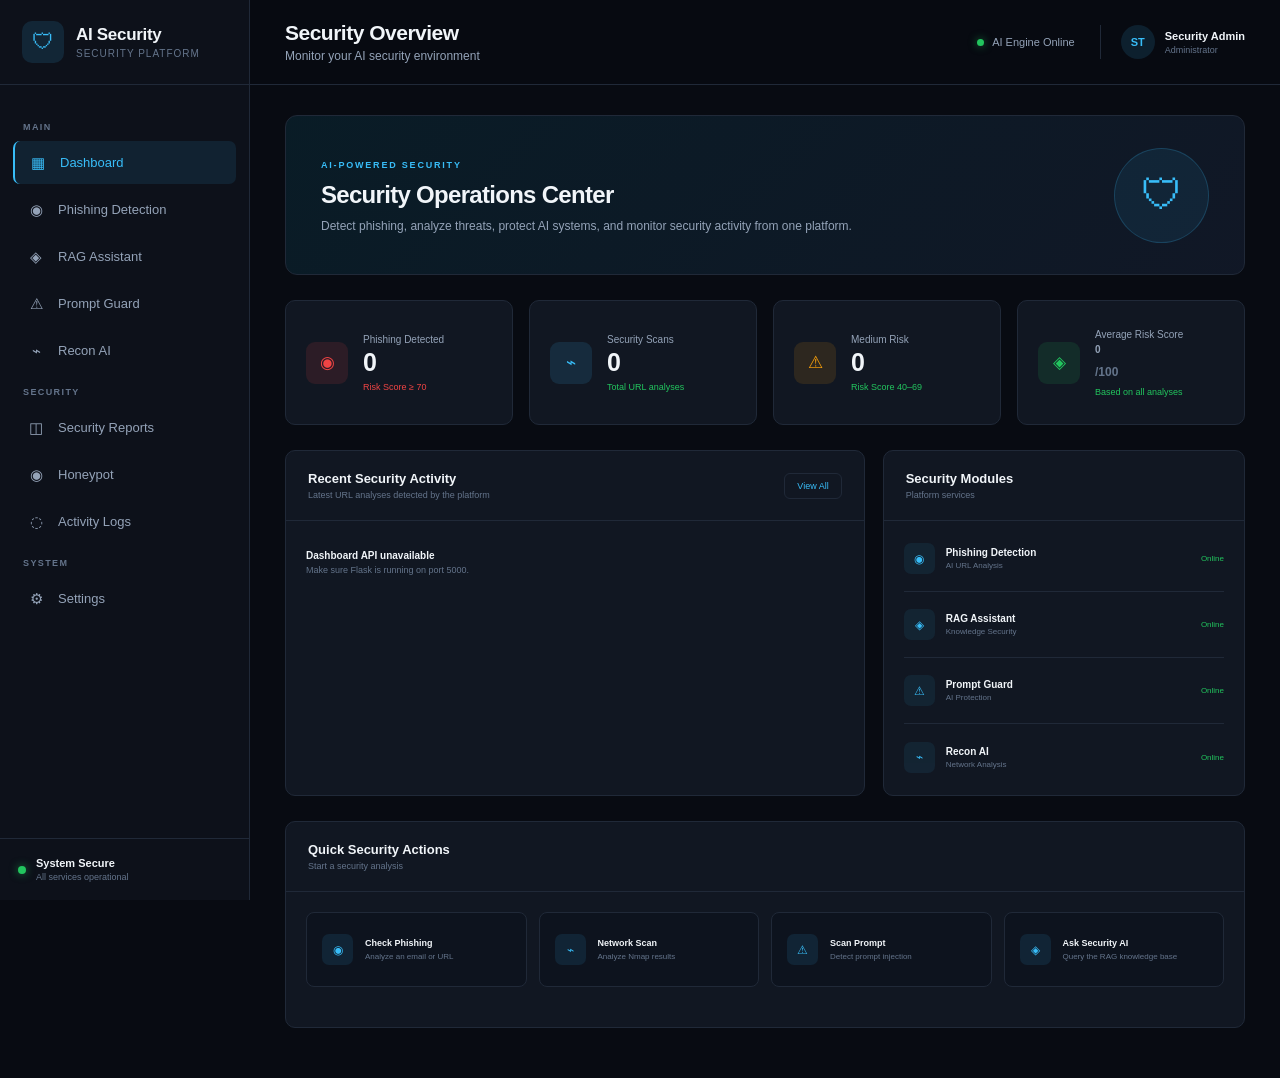
==== frontend/index.html @ a2602619 "Initial commit: AI Security Research project" ====
<!DOCTYPE html>
<html lang="en">

<head>
    <meta charset="UTF-8">
    <meta name="viewport" content="width=device-width, initial-scale=1.0">

    <title>AI Security Platform</title>

    <link rel="stylesheet" href="css/style.css">
</head>


<body>


    <!-- =========================
         SIDEBAR
    ========================== -->

    <aside class="sidebar">

        <div class="brand">

            <div class="brand-icon">
                🛡
            </div>

            <div>
                <h2>AI Security</h2>
                <span>Security Platform</span>
            </div>

        </div>


        <nav class="navigation">

            <p class="nav-title">
                MAIN
            </p>


            <a href="index.html" class="nav-item active">
                <span>▦</span>
                Dashboard
            </a>


            <a href="phishing.html" class="nav-item">
                <span>◉</span>
                Phishing Detection
            </a>


            <a href="#" class="nav-item">
                <span>◈</span>
                RAG Assistant
            </a>


            <a href="#" class="nav-item">
                <span>⚠</span>
                Prompt Guard
            </a>


            <a href="#" class="nav-item">
                <span>⌁</span>
                Recon AI
            </a>


            <p class="nav-title">
                SECURITY
            </p>


            <a href="#" class="nav-item">
                <span>◫</span>
                Security Reports
            </a>


            <a href="#" class="nav-item">
                <span>◉</span>
                Honeypot
            </a>


            <a href="#" class="nav-item">
                <span>◌</span>
                Activity Logs
            </a>


            <p class="nav-title">
                SYSTEM
            </p>


            <a href="#" class="nav-item">
                <span>⚙</span>
                Settings
            </a>

        </nav>


        <div class="sidebar-footer">

            <div class="system-status">

                <span class="status-dot"></span>

                <div>

                    <strong>
                        System Secure
                    </strong>

                    <small>
                        All services operational
                    </small>

                </div>

            </div>

        </div>

    </aside>



    <!-- =========================
         MAIN CONTENT
    ========================== -->

    <main class="main-content">


        <!-- TOP BAR -->

        <header class="topbar">

            <div>

                <h1>
                    Security Overview
                </h1>

                <p>
                    Monitor your AI security environment
                </p>

            </div>


            <div class="topbar-right">

                <div class="api-status">

                    <span class="status-dot"></span>

                    AI Engine Online

                </div>


                <div class="user-profile">

                    <div class="avatar">
                        ST
                    </div>

                    <div>

                        <strong>
                            Security Admin
                        </strong>

                        <small>
                            Administrator
                        </small>

                    </div>

                </div>

            </div>

        </header>



        <!-- =========================
             DASHBOARD
        ========================== -->

        <section class="dashboard">


            <!-- WELCOME -->

            <div class="welcome-card">

                <div>

                    <span class="eyebrow">
                        AI-POWERED SECURITY
                    </span>


                    <h2>
                        Security Operations Center
                    </h2>


                    <p>
                        Detect phishing, analyze threats, protect AI systems,
                        and monitor security activity from one platform.
                    </p>

                </div>


                <div class="shield-large">
                    🛡
                </div>

            </div>



            <!-- =========================
                 LIVE STATISTICS
            ========================== -->

            <div class="stats-grid">


                <!-- PHISHING -->

                <div class="stat-card">

                    <div class="stat-icon phishing-icon">
                        ◉
                    </div>


                    <div>

                        <span>
                            Phishing Detected
                        </span>


                        <h3 id="phishingDetected">
                            0
                        </h3>


                        <small class="danger-text">
                            Risk Score ≥ 70
                        </small>

                    </div>

                </div>



                <!-- TOTAL SCANS -->

                <div class="stat-card">

                    <div class="stat-icon scan-icon">
                        ⌁
                    </div>


                    <div>

                        <span>
                            Security Scans
                        </span>


                        <h3 id="securityScans">
                            0
                        </h3>


                        <small class="success-text">
                            Total URL analyses
                        </small>

                    </div>

                </div>



                <!-- MEDIUM RISK -->

                <div class="stat-card">

                    <div class="stat-icon block-icon">
                        ⚠
                    </div>


                    <div>

                        <span>
                            Medium Risk
                        </span>


                        <h3 id="mediumRisk">
                            0
                        </h3>


                        <small class="success-text">
                            Risk Score 40–69
                        </small>

                    </div>

                </div>



                <!-- AVERAGE SCORE -->

                <div class="stat-card">

                    <div class="stat-icon risk-icon">
                        ◈
                    </div>


                    <div>

                        <span>
                            Average Risk Score
                        </span>


                        <h3>

                            <span id="averageRiskScore">
                                0
                            </span>

                            <span class="score-unit">
                                /100
                            </span>

                        </h3>


                        <small class="success-text">
                            Based on all analyses
                        </small>

                    </div>

                </div>

            </div>



            <!-- =========================
                 MAIN GRID
            ========================== -->

            <div class="content-grid">


                <!-- SECURITY ACTIVITY -->

                <div class="panel activity-panel">


                    <div class="panel-header">

                        <div>

                            <h3>
                                Recent Security Activity
                            </h3>

                            <p>
                                Latest URL analyses detected by the platform
                            </p>

                        </div>


                        <button
                            class="view-button"
                            id="viewAllButton"
                            type="button"
                        >
                            View All
                        </button>

                    </div>



                    <!-- Dynamic activity list -->

                    <div
                        class="activity-list"
                        id="activityList"
                    >

                        <div class="activity-item">

                            <div class="activity-info">

                                <strong>
                                    Loading security activity...
                                </strong>

                                <span>
                                    Fetching data from MySQL
                                </span>

                            </div>

                        </div>

                    </div>

                </div>



                <!-- SECURITY MODULES -->

                <div class="panel modules-panel">


                    <div class="panel-header">

                        <div>

                            <h3>
                                Security Modules
                            </h3>

                            <p>
                                Platform services
                            </p>

                        </div>

                    </div>



                    <div class="module-list">


                        <!-- PHISHING -->

                        <div class="module-item">

                            <div class="module-icon">
                                ◉
                            </div>


                            <div>

                                <strong>
                                    Phishing Detection
                                </strong>

                                <span>
                                    AI URL Analysis
                                </span>

                            </div>


                            <span class="module-status online">
                                Online
                            </span>

                        </div>



                        <!-- RAG -->

                        <div class="module-item">

                            <div class="module-icon">
                                ◈
                            </div>


                            <div>

                                <strong>
                                    RAG Assistant
                                </strong>

                                <span>
                                    Knowledge Security
                                </span>

                            </div>


                            <span class="module-status online">
                                Online
                            </span>

                        </div>



                        <!-- PROMPT GUARD -->

                        <div class="module-item">

                            <div class="module-icon">
                                ⚠
                            </div>


                            <div>

                                <strong>
                                    Prompt Guard
                                </strong>

                                <span>
                                    AI Protection
                                </span>

                            </div>


                            <span class="module-status online">
                                Online
                            </span>

                        </div>



                        <!-- RECON -->

                        <div class="module-item">

                            <div class="module-icon">
                                ⌁
                            </div>


                            <div>

                                <strong>
                                    Recon AI
                                </strong>

                                <span>
                                    Network Analysis
                                </span>

                            </div>


                            <span class="module-status online">
                                Online
                            </span>

                        </div>

                    </div>

                </div>

            </div>



            <!-- =========================
                 QUICK ACTIONS
            ========================== -->

            <div class="panel quick-panel">


                <div class="panel-header">

                    <div>

                        <h3>
                            Quick Security Actions
                        </h3>

                        <p>
                            Start a security analysis
                        </p>

                    </div>

                </div>



                <div class="quick-actions">


                    <button
                        class="quick-action"
                        type="button"
                        onclick="window.location.href='phishing.html'"
                    >

                        <span>
                            ◉
                        </span>

                        <div>

                            <strong>
                                Check Phishing
                            </strong>

                            <small>
                                Analyze an email or URL
                            </small>

                        </div>

                    </button>



                    <button
                        class="quick-action"
                        type="button"
                    >

                        <span>
                            ⌁
                        </span>

                        <div>

                            <strong>
                                Network Scan
                            </strong>

                            <small>
                                Analyze Nmap results
                            </small>

                        </div>

                    </button>



                    <button
                        class="quick-action"
                        type="button"
                    >

                        <span>
                            ⚠
                        </span>

                        <div>

                            <strong>
                                Scan Prompt
                            </strong>

                            <small>
                                Detect prompt injection
                            </small>

                        </div>

                    </button>



                    <button
                        class="quick-action"
                        type="button"
                    >

                        <span>
                            ◈
                        </span>

                        <div>

                            <strong>
                                Ask Security AI
                            </strong>

                            <small>
                                Query the RAG knowledge base
                            </small>

                        </div>

                    </button>

                </div>

            </div>

        </section>

    </main>



    <!-- Dashboard JavaScript -->

    <script src="js/app.js"></script>

    <script>

        async function loadDashboardStats() {

            try {

                const response = await fetch(
                    "http://127.0.0.1:5000/api/dashboard/stats"
                );


                if (!response.ok) {

                    throw new Error(
                        "Unable to load dashboard statistics"
                    );

                }


                const data = await response.json();


                // ---------------------------------
                // Calculate average risk score
                // ---------------------------------

                let averageRiskScore = 0;


                if (data.recent_analyses &&
                    data.recent_analyses.length > 0) {

                    const totalRisk =
                        data.recent_analyses.reduce(
                            (sum, item) =>
                                sum + item.risk_score,
                            0
                        );

                    averageRiskScore =
                        Math.round(
                            totalRisk /
                            data.recent_analyses.length
                        );
                }


                // ---------------------------------
                // Update statistics
                // ---------------------------------

                document.getElementById(
                    "phishingDetected"
                ).textContent = data.high_risk;


                document.getElementById(
                    "securityScans"
                ).textContent = data.total;


                document.getElementById(
                    "mediumRisk"
                ).textContent = data.medium_risk;


                document.getElementById(
                    "averageRiskScore"
                ).textContent = averageRiskScore;


                // ---------------------------------
                // Recent activity
                // ---------------------------------

                const activityList =
                    document.getElementById(
                        "activityList"
                    );


                activityList.innerHTML = "";


                if (!data.recent_analyses ||
                    data.recent_analyses.length === 0) {

                    activityList.innerHTML = `
                        <div class="activity-item">

                            <div class="activity-info">

                                <strong>
                                    No security activity yet
                                </strong>

                                <span>
                                    Analyze a URL to create an activity record.
                                </span>

                            </div>

                        </div>
                    `;

                    return;
                }


                data.recent_analyses.forEach(
                    function (item) {

                        let riskClass = "low";
                        let riskLabel = "LOW";

                        if (item.risk_score >= 70) {

                            riskClass = "high";
                            riskLabel = "HIGH";

                        } else if (item.risk_score >= 40) {

                            riskClass = "medium";
                            riskLabel = "MEDIUM";
                        }


                        const activityItem =
                            document.createElement("div");


                        activityItem.className =
                            "activity-item";


                        activityItem.innerHTML = `

                            <div class="activity-icon ${riskClass}">
                                ${item.risk_score >= 70 ? "◉" : "⚠"}
                            </div>


                            <div class="activity-info">

                                <strong>
                                    URL Security Analysis
                                </strong>

                                <span>
                                    ${item.url}
                                </span>

                            </div>


                            <span class="badge ${riskClass}">
                                ${riskLabel}
                            </span>


                            <time>
                                ${new Date(item.created_at).toLocaleString()}
                            </time>

                        `;


                        activityList.appendChild(
                            activityItem
                        );

                    }
                );


            } catch (error) {

                console.error(
                    "Dashboard error:",
                    error
                );


                document.getElementById(
                    "activityList"
                ).innerHTML = `

                    <div class="activity-item">

                        <div class="activity-info">

                            <strong>
                                Dashboard API unavailable
                            </strong>

                            <span>
                                Make sure Flask is running on port 5000.
                            </span>

                        </div>

                    </div>

                `;

            }

        }


        // Load dashboard when page opens

        loadDashboardStats();

    </script>


</body>

</html>
---- frontend/css/style.css ----
/* ================================
   AI SECURITY PLATFORM
   Global Styles
================================ */

* {
    margin: 0;
    padding: 0;
    box-sizing: border-box;
}

:root {
    --bg-main: #080b12;
    --bg-sidebar: #0d111a;
    --bg-card: #111722;
    --bg-card-hover: #151d2b;

    --border: #202938;

    --text-primary: #f1f5f9;
    --text-secondary: #94a3b8;
    --text-muted: #64748b;

    --accent: #38bdf8;
    --accent-dark: #0284c7;

    --danger: #ef4444;
    --warning: #f59e0b;
    --success: #22c55e;

    --sidebar-width: 250px;
}


/* ================================
   BODY
================================ */

body {
    font-family:
        Inter,
        "Segoe UI",
        Roboto,
        Arial,
        sans-serif;

    background: var(--bg-main);
    color: var(--text-primary);

    min-height: 100vh;
}


/* ================================
   SIDEBAR
================================ */

.sidebar {
    position: fixed;

    left: 0;
    top: 0;
    bottom: 0;

    width: var(--sidebar-width);

    background: var(--bg-sidebar);

    border-right: 1px solid var(--border);

    display: flex;
    flex-direction: column;

    z-index: 100;
}


/* Brand */

.brand {
    height: 85px;

    display: flex;
    align-items: center;

    gap: 12px;

    padding: 0 22px;

    border-bottom: 1px solid var(--border);
}

.brand-icon {
    width: 42px;
    height: 42px;

    display: flex;
    align-items: center;
    justify-content: center;

    border-radius: 10px;

    background: rgba(56, 189, 248, 0.12);

    color: var(--accent);

    font-size: 22px;
}

.brand h2 {
    font-size: 17px;
    font-weight: 700;

    letter-spacing: -0.3px;
}

.brand span {
    display: block;

    margin-top: 3px;

    font-size: 10px;

    color: var(--text-muted);

    text-transform: uppercase;

    letter-spacing: 1px;
}


/* Navigation */

.navigation {
    padding: 22px 13px;

    overflow-y: auto;
}

.nav-title {
    margin: 15px 10px 9px;

    font-size: 9px;

    color: var(--text-muted);

    font-weight: 700;

    letter-spacing: 1.4px;
}

.nav-item {
    height: 43px;

    display: flex;
    align-items: center;

    gap: 12px;

    padding: 0 13px;

    margin-bottom: 4px;

    border-radius: 7px;

    color: var(--text-secondary);

    text-decoration: none;

    font-size: 13px;

    transition:
        background 0.2s ease,
        color 0.2s ease;
}

.nav-item span {
    width: 20px;

    text-align: center;

    font-size: 15px;
}

.nav-item:hover {
    background: var(--bg-card-hover);

    color: var(--text-primary);
}

.nav-item.active {
    background: rgba(56, 189, 248, 0.10);

    color: var(--accent);

    border-left: 2px solid var(--accent);
}


/* Sidebar Footer */

.sidebar-footer {
    margin-top: auto;

    padding: 18px;

    border-top: 1px solid var(--border);
}

.system-status {
    display: flex;
    align-items: center;

    gap: 10px;
}

.status-dot {
    width: 8px;
    height: 8px;

    border-radius: 50%;

    background: var(--success);

    box-shadow: 0 0 8px rgba(34, 197, 94, 0.6);
}

.system-status strong {
    display: block;

    font-size: 11px;
}

.system-status small {
    display: block;

    margin-top: 3px;

    color: var(--text-muted);

    font-size: 9px;
}


/* ================================
   MAIN CONTENT
================================ */

.main-content {
    margin-left: var(--sidebar-width);

    min-height: 100vh;
}


/* ================================
   TOPBAR
================================ */

.topbar {
    height: 85px;

    padding: 0 35px;

    display: flex;
    align-items: center;
    justify-content: space-between;

    border-bottom: 1px solid var(--border);

    background: rgba(8, 11, 18, 0.85);

    backdrop-filter: blur(10px);
}

.topbar h1 {
    font-size: 21px;

    font-weight: 700;

    letter-spacing: -0.5px;
}

.topbar p {
    margin-top: 4px;

    font-size: 12px;

    color: var(--text-secondary);
}

.topbar-right {
    display: flex;
    align-items: center;

    gap: 25px;
}


/* AI status */

.api-status {
    display: flex;
    align-items: center;

    gap: 8px;

    font-size: 11px;

    color: var(--text-secondary);
}

.api-status .status-dot {
    width: 7px;
    height: 7px;
}


/* User */

.user-profile {
    display: flex;
    align-items: center;

    gap: 10px;

    padding-left: 20px;

    border-left: 1px solid var(--border);
}

.avatar {
    width: 34px;
    height: 34px;

    display: flex;
    align-items: center;
    justify-content: center;

    border-radius: 50%;

    background: rgba(56, 189, 248, 0.12);

    color: var(--accent);

    font-size: 11px;

    font-weight: 700;
}

.user-profile strong {
    display: block;

    font-size: 11px;
}

.user-profile small {
    display: block;

    margin-top: 3px;

    color: var(--text-muted);

    font-size: 9px;
}


/* ================================
   DASHBOARD
================================ */

.dashboard {
    padding: 30px 35px 50px;
}


/* ================================
   WELCOME CARD
================================ */

.welcome-card {
    min-height: 160px;

    display: flex;
    align-items: center;
    justify-content: space-between;

    padding: 30px 35px;

    margin-bottom: 25px;

    border: 1px solid var(--border);

    border-radius: 12px;

    background:
        linear-gradient(
            135deg,
            rgba(14, 116, 144, 0.16),
            rgba(17, 24, 39, 0.95)
        );
}

.eyebrow {
    font-size: 9px;

    font-weight: 700;

    color: var(--accent);

    letter-spacing: 1.8px;
}

.welcome-card h2 {
    margin-top: 9px;

    font-size: 24px;

    letter-spacing: -0.7px;
}

.welcome-card p {
    max-width: 620px;

    margin-top: 8px;

    color: var(--text-secondary);

    font-size: 12px;

    line-height: 1.6;
}

.shield-large {
    width: 95px;
    height: 95px;

    display: flex;
    align-items: center;
    justify-content: center;

    border-radius: 50%;

    background: rgba(56, 189, 248, 0.08);

    border: 1px solid rgba(56, 189, 248, 0.20);

    color: var(--accent);

    font-size: 42px;
}


/* ================================
   STATISTICS
================================ */

.stats-grid {
    display: grid;

    grid-template-columns:
        repeat(4, 1fr);

    gap: 16px;

    margin-bottom: 25px;
}

.stat-card {
    min-height: 125px;

    display: flex;
    align-items: center;

    gap: 15px;

    padding: 20px;

    background: var(--bg-card);

    border: 1px solid var(--border);

    border-radius: 10px;

    transition:
        transform 0.2s ease,
        background 0.2s ease;
}

.stat-card:hover {
    transform: translateY(-2px);

    background: var(--bg-card-hover);
}

.stat-icon {
    width: 42px;
    height: 42px;

    flex-shrink: 0;

    display: flex;
    align-items: center;
    justify-content: center;

    border-radius: 9px;

    font-size: 17px;
}

.phishing-icon {
    background: rgba(239, 68, 68, 0.12);
    color: var(--danger);
}

.scan-icon {
    background: rgba(56, 189, 248, 0.12);
    color: var(--accent);
}

.block-icon {
    background: rgba(245, 158, 11, 0.12);
    color: var(--warning);
}

.risk-icon {
    background: rgba(34, 197, 94, 0.12);
    color: var(--success);
}

.stat-card span {
    display: block;

    color: var(--text-secondary);

    font-size: 10px;
}

.stat-card h3 {
    margin-top: 5px;

    font-size: 25px;

    line-height: 1;
}

.score-unit {
    display: inline !important;

    font-size: 12px !important;

    color: var(--text-muted) !important;
}

.stat-card small {
    display: block;

    margin-top: 7px;

    font-size: 9px;
}

.danger-text {
    color: var(--danger);
}

.success-text {
    color: var(--success);
}


/* ================================
   CONTENT GRID
================================ */

.content-grid {
    display: grid;

    grid-template-columns:
        1.6fr 1fr;

    gap: 18px;

    margin-bottom: 25px;
}


/* ================================
   PANELS
================================ */

.panel {
    background: var(--bg-card);

    border: 1px solid var(--border);

    border-radius: 10px;

    overflow: hidden;
}

.panel-header {
    display: flex;

    align-items: center;

    justify-content: space-between;

    padding: 20px 22px;

    border-bottom: 1px solid var(--border);
}

.panel-header h3 {
    font-size: 13px;
}

.panel-header p {
    margin-top: 4px;

    color: var(--text-muted);

    font-size: 9px;
}

.view-button {
    padding: 7px 12px;

    background: transparent;

    color: var(--accent);

    border: 1px solid var(--border);

    border-radius: 6px;

    font-size: 9px;

    cursor: pointer;
}

.view-button:hover {
    background: rgba(56, 189, 248, 0.08);
}


/* ================================
   ACTIVITY
================================ */

.activity-list {
    padding: 5px 20px;
}

.activity-item {
    min-height: 72px;

    display: flex;
    align-items: center;

    gap: 13px;

    border-bottom: 1px solid var(--border);
}

.activity-item:last-child {
    border-bottom: none;
}

.activity-icon {
    width: 32px;
    height: 32px;

    flex-shrink: 0;

    display: flex;
    align-items: center;
    justify-content: center;

    border-radius: 7px;

    font-size: 12px;
}

.activity-icon.danger {
    background: rgba(239, 68, 68, 0.10);
    color: var(--danger);
}

.activity-icon.warning {
    background: rgba(245, 158, 11, 0.10);
    color: var(--warning);
}

.activity-icon.info {
    background: rgba(56, 189, 248, 0.10);
    color: var(--accent);
}

.activity-icon.success {
    background: rgba(34, 197, 94, 0.10);
    color: var(--success);
}

.activity-info {
    flex: 1;
}

.activity-info strong {
    display: block;

    font-size: 10px;
}

.activity-info span {
    display: block;

    margin-top: 4px;

    color: var(--text-muted);

    font-size: 9px;
}

.activity-item time {
    color: var(--text-muted);

    font-size: 8px;

    white-space: nowrap;
}


/* Badges */

.badge {
    padding: 4px 7px;

    border-radius: 4px;

    font-size: 7px;

    font-weight: 700;

    letter-spacing: 0.5px;
}

.badge.high {
    background: rgba(239, 68, 68, 0.10);
    color: var(--danger);
}

.badge.medium {
    background: rgba(245, 158, 11, 0.10);
    color: var(--warning);
}

.badge.low {
    background: rgba(34, 197, 94, 0.10);
    color: var(--success);
}


/* ================================
   SECURITY MODULES
================================ */

.module-list {
    padding: 5px 20px;
}

.module-item {
    min-height: 66px;

    display: flex;
    align-items: center;

    gap: 11px;

    border-bottom: 1px solid var(--border);
}

.module-item:last-child {
    border-bottom: none;
}

.module-icon {
    width: 31px;
    height: 31px;

    display: flex;
    align-items: center;
    justify-content: center;

    border-radius: 7px;

    background: rgba(56, 189, 248, 0.08);

    color: var(--accent);

    font-size: 12px;
}

.module-item > div:nth-child(2) {
    flex: 1;
}

.module-item strong {
    display: block;

    font-size: 10px;
}

.module-item span:not(.module-status) {
    display: block;

    margin-top: 3px;

    color: var(--text-muted);

    font-size: 8px;
}

.module-status {
    font-size: 8px;

    color: var(--success);
}


/* ================================
   QUICK ACTIONS
================================ */

.quick-panel {
    padding-bottom: 20px;
}

.quick-actions {
    display: grid;

    grid-template-columns:
        repeat(4, 1fr);

    gap: 12px;

    padding: 20px;
}

.quick-action {
    min-height: 75px;

    display: flex;
    align-items: center;

    gap: 12px;

    padding: 15px;

    background: #0d131e;

    border: 1px solid var(--border);

    border-radius: 8px;

    text-align: left;

    color: var(--text-primary);

    cursor: pointer;

    transition:
        border-color 0.2s ease,
        background 0.2s ease;
}

.quick-action:hover {
    background: var(--bg-card-hover);

    border-color: rgba(56, 189, 248, 0.35);
}

.quick-action > span {
    width: 31px;
    height: 31px;

    display: flex;
    align-items: center;
    justify-content: center;

    flex-shrink: 0;

    border-radius: 7px;

    background: rgba(56, 189, 248, 0.10);

    color: var(--accent);

    font-size: 12px;
}

.quick-action strong {
    display: block;

    font-size: 9px;
}

.quick-action small {
    display: block;

    margin-top: 4px;

    color: var(--text-muted);

    font-size: 8px;
}


/* ================================
   SCROLLBAR
================================ */

::-webkit-scrollbar {
    width: 6px;
}

::-webkit-scrollbar-track {
    background: var(--bg-main);
}

::-webkit-scrollbar-thumb {
    background: #293445;

    border-radius: 10px;
}


/* ================================
   RESPONSIVE
================================ */

@media (max-width: 1100px) {

    .stats-grid {
        grid-template-columns:
            repeat(2, 1fr);
    }

    .content-grid {
        grid-template-columns: 1fr;
    }

    .quick-actions {
        grid-template-columns:
            repeat(2, 1fr);
    }
}


@media (max-width: 750px) {

    :root {
        --sidebar-width: 0px;
    }

    .sidebar {
        display: none;
    }

    .main-content {
        margin-left: 0;
    }

    .topbar {
        padding: 0 20px;
    }

    .topbar-right {
        display: none;
    }

    .dashboard {
        padding: 20px;
    }

    .welcome-card {
        padding: 25px;
    }

    .shield-large {
        display: none;
    }

    .stats-grid {
        grid-template-columns: 1fr;
    }

    .quick-actions {
        grid-template-columns: 1fr;
    }
}

/* =========================================
   PHISHING DETECTION PAGE
   ========================================= */

.page-content {
    padding: 28px;
}

.detection-panel {
    margin-bottom: 24px;
}

.input-section {
    margin-top: 25px;
}

.input-section label {
    display: block;
    margin-bottom: 10px;
    font-size: 14px;
    font-weight: 600;
}

.url-input-wrapper {
    display: flex;
    gap: 12px;
    width: 100%;
}

.url-input-wrapper input {
    flex: 1;
    padding: 14px 16px;
    border: 1px solid var(--border-color);
    border-radius: 8px;
    background: var(--bg-secondary);
    color: var(--text-primary);
    font-size: 15px;
    outline: none;
}

.url-input-wrapper input:focus {
    border-color: #00a8ff;
}

.url-input-wrapper button {
    padding: 14px 22px;
    border: none;
    border-radius: 8px;
    background: #008fd3;
    color: white;
    font-size: 14px;
    font-weight: 600;
    cursor: pointer;
}

.url-input-wrapper button:hover {
    opacity: 0.9;
}

.input-help {
    display: block;
    margin-top: 9px;
    font-size: 12px;
    color: var(--text-muted);
}


/* Analysis Result */

.result-container {
    margin-top: 28px;
    padding: 24px;
    border: 1px solid var(--border-color);
    border-radius: 10px;
    background: var(--bg-secondary);
}

.result-container.hidden {
    display: none;
}

.result-header {
    display: flex;
    justify-content: space-between;
    align-items: center;
    gap: 20px;
}

.result-label {
    font-size: 12px;
    color: var(--text-muted);
    text-transform: uppercase;
}

.result-header h2 {
    margin-top: 6px;
    font-size: 24px;
}

.risk-badge {
    padding: 8px 14px;
    border-radius: 20px;
    background: rgba(0, 168, 255, 0.12);
    color: #00a8ff;
    font-size: 12px;
    font-weight: 700;
}

.result-details {
    display: grid;
    grid-template-columns: 1fr 1fr;
    gap: 18px;
    margin-top: 25px;
}

.risk-score,
.confidence {
    padding: 18px;
    border: 1px solid var(--border-color);
    border-radius: 8px;
}

.risk-score span,
.confidence span {
    display: block;
    color: var(--text-muted);
    font-size: 13px;
    margin-bottom: 8px;
}

.risk-score strong,
.confidence strong {
    font-size: 30px;
}

.risk-score small {
    color: var(--text-muted);
}


/* AI Explanation */

.explanation {
    margin-top: 22px;
    padding-top: 20px;
    border-top: 1px solid var(--border-color);
}

.explanation h3 {
    margin-bottom: 10px;
}

.explanation p {
    color: var(--text-secondary);
    line-height: 1.7;
}


/* Information Cards */

.module-grid {
    display: grid;
    grid-template-columns: repeat(4, 1fr);
    gap: 18px;
}

.module-card {
    padding: 22px;
    border: 1px solid var(--border-color);
    border-radius: 10px;
    background: var(--bg-secondary);
}

.module-card-icon {
    font-size: 24px;
    margin-bottom: 15px;
}

.module-card h3 {
    margin-bottom: 10px;
}

.module-card p {
    color: var(--text-muted);
    font-size: 13px;
    line-height: 1.6;
}


/* Responsive */

@media (max-width: 900px) {

    .module-grid {
        grid-template-columns: repeat(2, 1fr);
    }

    .result-details {
        grid-template-columns: 1fr;
    }
}

@media (max-width: 600px) {

    .url-input-wrapper {
        flex-direction: column;
    }

    .module-grid {
        grid-template-columns: 1fr;
    }

    .result-header {
        flex-direction: column;
        align-items: flex-start;
    }
}

/* ==========================================
   RAG ASSISTANT
   ========================================== */

.input-section {
    margin-top: 25px;
}

.input-section label {
    display: block;
    margin-bottom: 10px;
    font-weight: 600;
    color: #e8eef8;
}

#ragQuestion {
    width: 100%;
    min-height: 140px;
    padding: 16px 18px;
    box-sizing: border-box;

    background: #0b1220;
    border: 1px solid #26354d;
    border-radius: 10px;

    color: #e8eef8;
    font-family: inherit;
    font-size: 15px;
    line-height: 1.6;

    resize: vertical;
    outline: none;

    transition: border-color 0.2s ease,
                box-shadow 0.2s ease;
}

#ragQuestion::placeholder {
    color: #64748b;
}

#ragQuestion:focus {
    border-color: #2da8ff;
    box-shadow: 0 0 0 3px rgba(45, 168, 255, 0.10);
}

#askRagButton {
    margin-top: 15px;
    padding: 12px 22px;

    border: none;
    border-radius: 8px;

    background: #1683c7;
    color: #ffffff;

    font-family: inherit;
    font-size: 14px;
    font-weight: 600;

    cursor: pointer;

    transition: background 0.2s ease,
                transform 0.2s ease;
}

#askRagButton:hover {
    background: #1b94df;
    transform: translateY(-1px);
}

#askRagButton:disabled {
    opacity: 0.65;
    cursor: not-allowed;
    transform: none;
}

.input-help {
    display: block;
    margin-top: 10px;
    color: #71829c;
    font-size: 13px;
}


/* ==========================================
   RAG ANSWER
   ========================================== */

#ragAnswer {
    margin: 0;

    color: #a9c4e5;
    font-size: 15px;
    line-height: 1.8;

    white-space: pre-line;
    overflow-wrap: anywhere;
}

.explanation {
    margin-top: 25px;
}


/* ==========================================
   RETRIEVED SOURCES
   ========================================== */

.rag-sources {
    margin-top: 30px;
    padding-top: 22px;

    border-top: 1px solid #26354d;
}

.sources-title {
    margin-bottom: 15px;
    color: #e8eef8;
}

.rag-source-card {
    margin-bottom: 12px;
    padding: 16px 18px;

    background: #0b1220;
    border: 1px solid #26354d;
    border-radius: 9px;

    transition: border-color 0.2s ease;
}

.rag-source-card:hover {
    border-color: #315274;
}

.rag-source-title {
    margin-bottom: 8px;

    color: #63b9f5;
    font-size: 14px;
    font-weight: 600;
}

.rag-source-text {
    color: #91a8c4;
    font-size: 13px;
    line-height: 1.7;
}


/* ==========================================
   RAG RESULT
   ========================================== */

#ragResult {
    margin-top: 30px;
}

#ragResult .result-header {
    margin-bottom: 10px;
}

#ragResult .risk-badge {
    white-space: nowrap;
}


/* ==========================================
   MOBILE
   ========================================== */

@media (max-width: 768px) {

    #ragQuestion {
        min-height: 120px;
    }

    #askRagButton {
        width: 100%;
    }

}
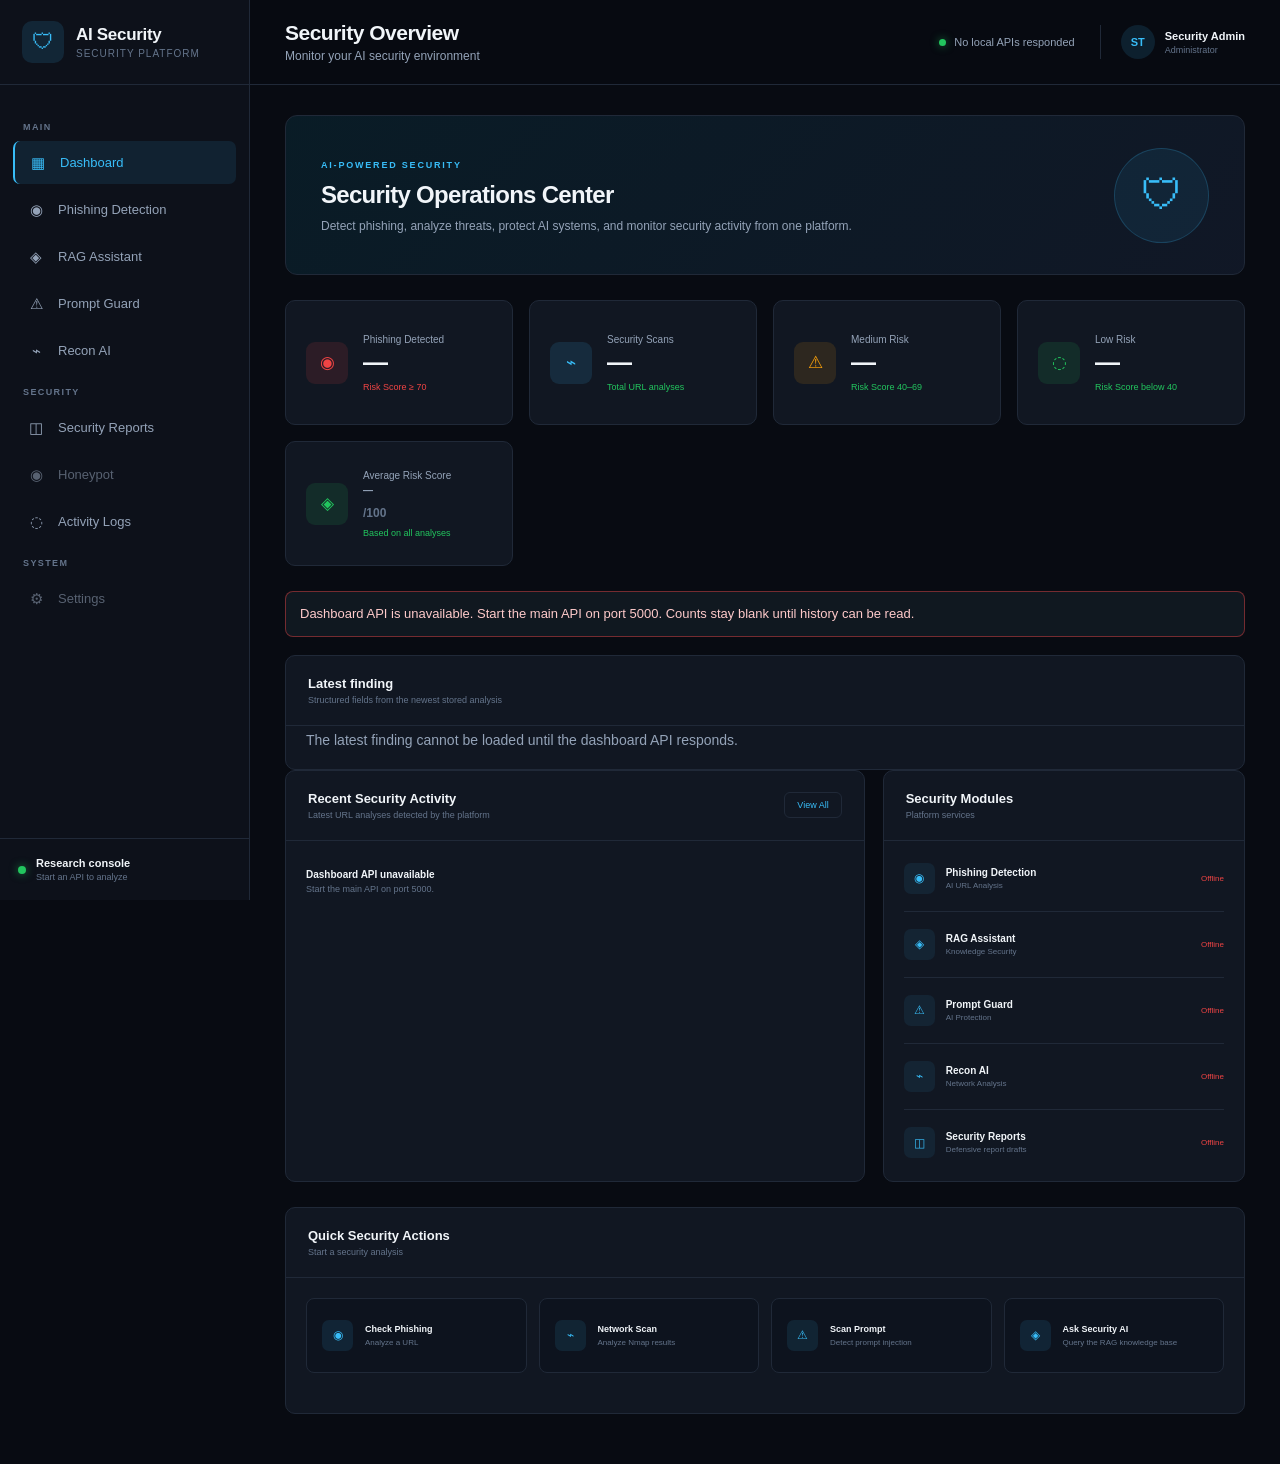
==== commit 3963a984: "feat: improve security platform dashboard and UI" ====
--- a/frontend/index.html
+++ b/frontend/index.html
@@ -53,19 +53,19 @@
             </a>
 
 
-            <a href="#" class="nav-item">
+            <a href="rag.html" class="nav-item">
                 <span>◈</span>
                 RAG Assistant
             </a>
 
 
-            <a href="#" class="nav-item">
+            <a href="prompt-guard.html" class="nav-item">
                 <span>⚠</span>
                 Prompt Guard
             </a>
 
 
-            <a href="#" class="nav-item">
+            <a href="recon.html" class="nav-item">
                 <span>⌁</span>
                 Recon AI
             </a>
@@ -76,19 +76,19 @@
             </p>
 
 
-            <a href="#" class="nav-item">
+            <a href="report.html" class="nav-item">
                 <span>◫</span>
                 Security Reports
             </a>
 
 
-            <a href="#" class="nav-item">
+            <span class="nav-item disabled" title="Use the honeypot command-line module">
                 <span>◉</span>
                 Honeypot
-            </a>
-
-
-            <a href="#" class="nav-item">
+            </span>
+
+
+            <a href="#activityList" class="nav-item">
                 <span>◌</span>
                 Activity Logs
             </a>
@@ -99,10 +99,10 @@
             </p>
 
 
-            <a href="#" class="nav-item">
+            <span class="nav-item disabled" title="Configuration is read from the local .env file">
                 <span>⚙</span>
                 Settings
-            </a>
+            </span>
 
         </nav>
 
@@ -116,11 +116,11 @@
                 <div>
 
                     <strong>
-                        System Secure
+                        Research console
                     </strong>
 
-                    <small>
-                        All services operational
+                    <small id="sidebarStatus">
+                        Checking local APIs
                     </small>
 
                 </div>
@@ -161,9 +161,9 @@
 
                 <div class="api-status">
 
-                    <span class="status-dot"></span>
-
-                    AI Engine Online
+                    <span class="status-dot" id="engineDot"></span>
+
+                    <span id="engineStatus">API status unknown</span>
 
                 </div>
 
@@ -257,7 +257,7 @@
 
 
                         <h3 id="phishingDetected">
-                            0
+                            —
                         </h3>
 
 
@@ -288,7 +288,7 @@
 
 
                         <h3 id="securityScans">
-                            0
+                            —
                         </h3>
 
 
@@ -319,7 +319,7 @@
 
 
                         <h3 id="mediumRisk">
-                            0
+                            —
                         </h3>
 
 
@@ -333,6 +333,35 @@
 
 
 
+                <div class="stat-card">
+
+                    <div class="stat-icon risk-icon">
+                        ◌
+                    </div>
+
+
+                    <div>
+
+                        <span>
+                            Low Risk
+                        </span>
+
+
+                        <h3 id="lowRisk">
+                            —
+                        </h3>
+
+
+                        <small class="success-text">
+                            Risk Score below 40
+                        </small>
+
+                    </div>
+
+                </div>
+
+
+
                 <!-- AVERAGE SCORE -->
 
                 <div class="stat-card">
@@ -352,7 +381,7 @@
                         <h3>
 
                             <span id="averageRiskScore">
-                                0
+                                —
                             </span>
 
                             <span class="score-unit">
@@ -372,6 +401,38 @@
 
             </div>
 
+
+            <p id="dashboardNotice" class="dashboard-notice" hidden></p>
+
+
+            <div class="panel" id="latestFindingPanel">
+
+                <div class="panel-header">
+
+                    <div>
+
+                        <h3>
+                            Latest finding
+                        </h3>
+
+                        <p>
+                            Structured fields from the newest stored analysis
+                        </p>
+
+                    </div>
+
+                </div>
+
+                <div id="latestFinding" class="structured-finding">
+
+                    <p class="empty-copy">
+                        No stored findings yet. Run an analysis to see the
+                        risk level, evidence, and recommendation here.
+                    </p>
+
+                </div>
+
+            </div>
 
 
             <!-- =========================
@@ -490,8 +551,8 @@
                             </div>
 
 
-                            <span class="module-status online">
-                                Online
+                            <span class="module-status" id="statusPhishing">
+                                Checking
                             </span>
 
                         </div>
@@ -520,8 +581,8 @@
                             </div>
 
 
-                            <span class="module-status online">
-                                Online
+                            <span class="module-status" id="statusRag">
+                                Checking
                             </span>
 
                         </div>
@@ -550,8 +611,8 @@
                             </div>
 
 
-                            <span class="module-status online">
-                                Online
+                            <span class="module-status" id="statusPrompt">
+                                Checking
                             </span>
 
                         </div>
@@ -580,11 +641,36 @@
                             </div>
 
 
-                            <span class="module-status online">
-                                Online
+                            <span class="module-status" id="statusRecon">
+                                Checking
                             </span>
 
                         </div>
+
+
+                        <a class="module-item" href="report.html">
+
+                            <div class="module-icon">
+                                ◫
+                            </div>
+
+                            <div>
+
+                                <strong>
+                                    Security Reports
+                                </strong>
+
+                                <span>
+                                    Defensive report drafts
+                                </span>
+
+                            </div>
+
+                            <span class="module-status" id="statusReports">
+                                Checking
+                            </span>
+
+                        </a>
 
                     </div>
 
@@ -622,11 +708,7 @@
                 <div class="quick-actions">
 
 
-                    <button
-                        class="quick-action"
-                        type="button"
-                        onclick="window.location.href='phishing.html'"
-                    >
+                    <a class="quick-action" href="phishing.html">
 
                         <span>
                             ◉
@@ -639,19 +721,16 @@
                             </strong>
 
                             <small>
-                                Analyze an email or URL
+                                Analyze a URL
                             </small>
 
                         </div>
 
-                    </button>
-
-
-
-                    <button
-                        class="quick-action"
-                        type="button"
-                    >
+                    </a>
+
+
+
+                    <a class="quick-action" href="recon.html">
 
                         <span>
                             ⌁
@@ -669,14 +748,11 @@
 
                         </div>
 
-                    </button>
-
-
-
-                    <button
-                        class="quick-action"
-                        type="button"
-                    >
+                    </a>
+
+
+
+                    <a class="quick-action" href="prompt-guard.html">
 
                         <span>
                             ⚠
@@ -694,14 +770,11 @@
 
                         </div>
 
-                    </button>
-
-
-
-                    <button
-                        class="quick-action"
-                        type="button"
-                    >
+                    </a>
+
+
+
+                    <a class="quick-action" href="rag.html">
 
                         <span>
                             ◈
@@ -719,7 +792,7 @@
 
                         </div>
 
-                    </button>
+                    </a>
 
                 </div>
 
@@ -735,222 +808,8 @@
 
     <script src="js/app.js"></script>
 
-    <script>
-
-        async function loadDashboardStats() {
-
-            try {
-
-                const response = await fetch(
-                    "http://127.0.0.1:5000/api/dashboard/stats"
-                );
-
-
-                if (!response.ok) {
-
-                    throw new Error(
-                        "Unable to load dashboard statistics"
-                    );
-
-                }
-
-
-                const data = await response.json();
-
-
-                // ---------------------------------
-                // Calculate average risk score
-                // ---------------------------------
-
-                let averageRiskScore = 0;
-
-
-                if (data.recent_analyses &&
-                    data.recent_analyses.length > 0) {
-
-                    const totalRisk =
-                        data.recent_analyses.reduce(
-                            (sum, item) =>
-                                sum + item.risk_score,
-                            0
-                        );
-
-                    averageRiskScore =
-                        Math.round(
-                            totalRisk /
-                            data.recent_analyses.length
-                        );
-                }
-
-
-                // ---------------------------------
-                // Update statistics
-                // ---------------------------------
-
-                document.getElementById(
-                    "phishingDetected"
-                ).textContent = data.high_risk;
-
-
-                document.getElementById(
-                    "securityScans"
-                ).textContent = data.total;
-
-
-                document.getElementById(
-                    "mediumRisk"
-                ).textContent = data.medium_risk;
-
-
-                document.getElementById(
-                    "averageRiskScore"
-                ).textContent = averageRiskScore;
-
-
-                // ---------------------------------
-                // Recent activity
-                // ---------------------------------
-
-                const activityList =
-                    document.getElementById(
-                        "activityList"
-                    );
-
-
-                activityList.innerHTML = "";
-
-
-                if (!data.recent_analyses ||
-                    data.recent_analyses.length === 0) {
-
-                    activityList.innerHTML = `
-                        <div class="activity-item">
-
-                            <div class="activity-info">
-
-                                <strong>
-                                    No security activity yet
-                                </strong>
-
-                                <span>
-                                    Analyze a URL to create an activity record.
-                                </span>
-
-                            </div>
-
-                        </div>
-                    `;
-
-                    return;
-                }
-
-
-                data.recent_analyses.forEach(
-                    function (item) {
-
-                        let riskClass = "low";
-                        let riskLabel = "LOW";
-
-                        if (item.risk_score >= 70) {
-
-                            riskClass = "high";
-                            riskLabel = "HIGH";
-
-                        } else if (item.risk_score >= 40) {
-
-                            riskClass = "medium";
-                            riskLabel = "MEDIUM";
-                        }
-
-
-                        const activityItem =
-                            document.createElement("div");
-
-
-                        activityItem.className =
-                            "activity-item";
-
-
-                        activityItem.innerHTML = `
-
-                            <div class="activity-icon ${riskClass}">
-                                ${item.risk_score >= 70 ? "◉" : "⚠"}
-                            </div>
-
-
-                            <div class="activity-info">
-
-                                <strong>
-                                    URL Security Analysis
-                                </strong>
-
-                                <span>
-                                    ${item.url}
-                                </span>
-
-                            </div>
-
-
-                            <span class="badge ${riskClass}">
-                                ${riskLabel}
-                            </span>
-
-
-                            <time>
-                                ${new Date(item.created_at).toLocaleString()}
-                            </time>
-
-                        `;
-
-
-                        activityList.appendChild(
-                            activityItem
-                        );
-
-                    }
-                );
-
-
-            } catch (error) {
-
-                console.error(
-                    "Dashboard error:",
-                    error
-                );
-
-
-                document.getElementById(
-                    "activityList"
-                ).innerHTML = `
-
-                    <div class="activity-item">
-
-                        <div class="activity-info">
-
-                            <strong>
-                                Dashboard API unavailable
-                            </strong>
-
-                            <span>
-                                Make sure Flask is running on port 5000.
-                            </span>
-
-                        </div>
-
-                    </div>
-
-                `;
-
-            }
-
-        }
-
-
-        // Load dashboard when page opens
-
-        loadDashboardStats();
-
-    </script>
+    <script src="js/dashboard.js"></script>
+
 
 
 </body>
--- a/frontend/css/style.css
+++ b/frontend/css/style.css
@@ -459,7 +459,7 @@
     display: grid;
 
     grid-template-columns:
-        repeat(4, 1fr);
+        repeat(auto-fit, minmax(180px, 1fr));
 
     gap: 16px;
 
@@ -1218,6 +1218,98 @@
     }
 }
 
+
+/* Dashboard status and structured findings */
+
+a.quick-action,
+a.module-item {
+    text-decoration: none;
+    color: inherit;
+}
+
+.nav-item.disabled {
+    opacity: 0.55;
+    cursor: default;
+}
+
+.nav-item.disabled:hover {
+    background: transparent;
+    color: var(--text-secondary);
+}
+
+.module-status.online {
+    color: var(--success);
+}
+
+.module-status.offline {
+    color: var(--danger);
+}
+
+.dashboard-notice {
+    margin: 0 0 18px;
+    padding: 12px 14px;
+    border: 1px solid var(--border);
+    border-radius: 8px;
+    background: #101820;
+    color: var(--text-secondary);
+    font-size: 13px;
+    line-height: 1.5;
+}
+
+.dashboard-notice.error {
+    border-color: rgba(239, 68, 68, 0.45);
+    color: #fecaca;
+}
+
+.structured-finding,
+.assessment-list {
+    padding: 4px 20px 18px;
+}
+
+.assessment-list {
+    display: grid;
+    grid-template-columns: 150px 1fr;
+    gap: 8px 16px;
+    margin: 0;
+}
+
+.assessment-list dt {
+    color: var(--text-muted);
+    font-size: 12px;
+    font-weight: 700;
+    letter-spacing: 0.04em;
+    text-transform: uppercase;
+}
+
+.assessment-list dd {
+    margin: 0;
+    color: var(--text-primary);
+    font-size: 14px;
+    line-height: 1.5;
+    white-space: pre-wrap;
+}
+
+.empty-copy {
+    color: var(--text-secondary);
+    font-size: 14px;
+    line-height: 1.5;
+}
+
+.form-message {
+    display: block;
+    margin-top: 12px;
+    color: var(--text-secondary);
+    font-size: 13px;
+}
+
+.form-message.error {
+    color: #fecaca;
+}
+
+#resultDescription {
+    white-space: pre-wrap;
+}
+
 /* ==========================================
    RAG ASSISTANT
    ========================================== */
